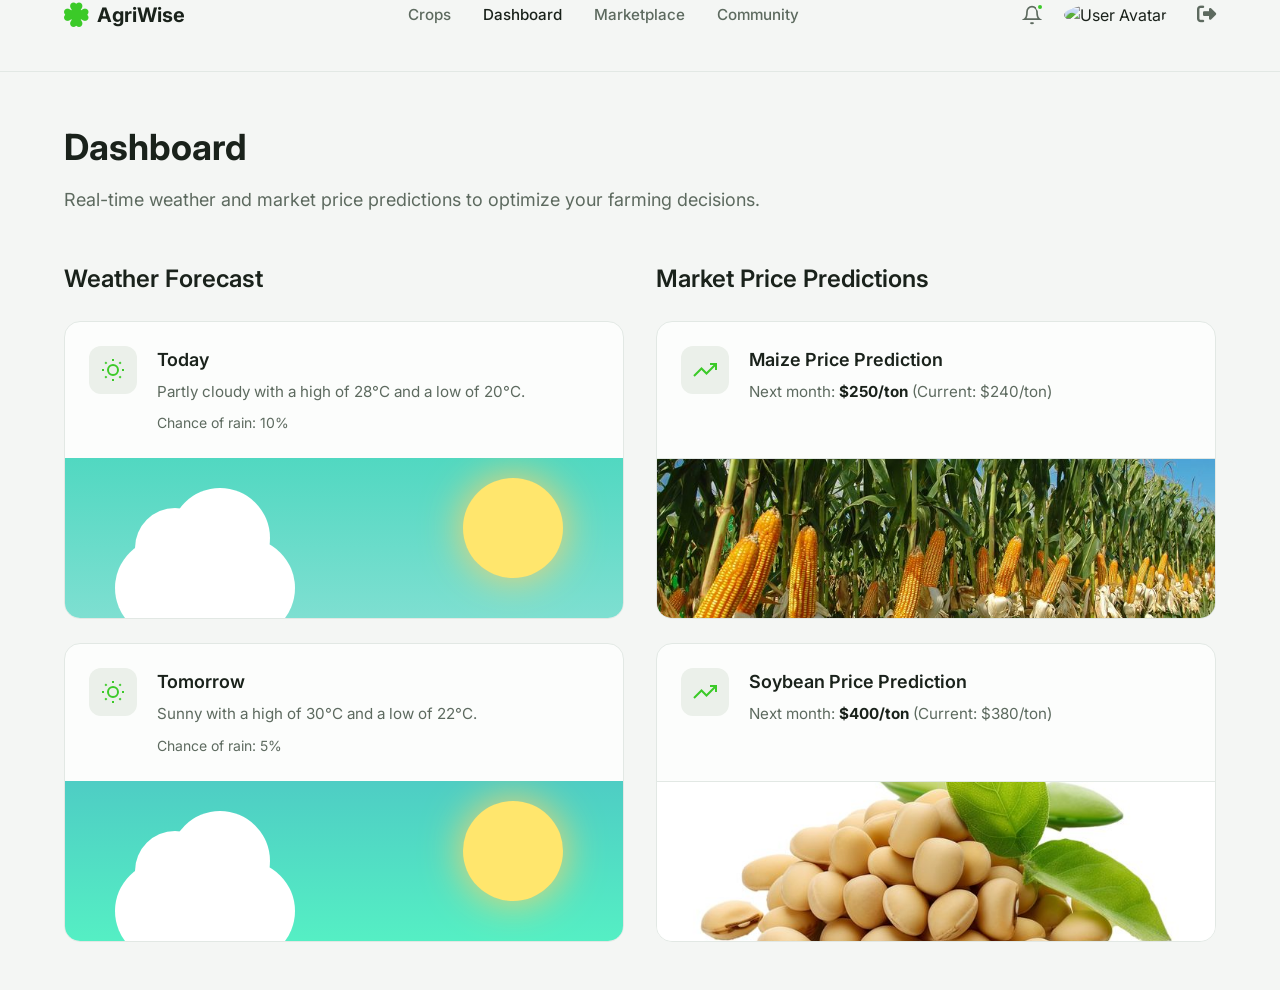
==== dashboard.html @ 5795a11a "Initial commit" ====
<!doctype html>
<html lang="en">
  <head>
    <meta charset="UTF-8" />
    <meta name="viewport" content="width=device-width, initial-scale=1.0" />
    <title>Dashboard - AgriWise</title>
    <meta
      name="description"
      content="View real-time weather and market predictions"
    />
    <link
      href="https://fonts.googleapis.com/css2?family=Inter:wght@400;500;600;700;800&display=swap"
      rel="stylesheet"
    />
    <link
      rel="stylesheet"
      href="https://cdnjs.cloudflare.com/ajax/libs/font-awesome/6.4.0/css/all.min.css"
    />
    <link rel="stylesheet" href="dashboard.css" />
  </head>

  <body>
    <!-- Navigation -->
    <nav class="navbar">
      <div class="container navbar-container">
        <a href="index.html" class="logo">
          <i
            class="fa-solid fa-clover"
            style="color: var(--primary-color); font-size: 28px"
          ></i>
          <span>AgriWise</span>
        </a>

        <ul class="nav-links">
          <li><a href="upload.html">Crops</a></li>
          <li><a href="dashboard.html" class="active">Dashboard</a></li>
          <li><a href="#">Marketplace</a></li>
          <li><a href="network.html">Community</a></li>
        </ul>

        <div class="nav-actions">
          <button class="icon-btn notification-btn" aria-label="Notifications">
            <span class="notification-dot"></span>
            <svg
              viewBox="0 0 24 24"
              width="20"
              height="20"
              stroke="currentColor"
              stroke-width="2"
              fill="none"
            >
              <path d="M18 8A6 6 0 0 0 6 8c0 7-3 9-3 9h18s-3-2-3-9"></path>
              <path d="M13.73 21a2 2 0 0 1-3.46 0"></path>
            </svg>
          </button>
          <div class="avatar-wrapper">
            <img
              src="https://images.unsplash.com/photo-1599566150163-29194dcaad36?ixlib=rb-4.0.3&auto=format&fit=crop&w=100&q=80"
              alt="User Avatar"
              class="avatar"
            />
          </div>
          <a
            href="index.html"
            class="icon-btn"
            aria-label="Logout"
            title="Logout"
            style="
              color: var(--text-secondary);
              margin-left: 0.5rem;
              font-size: 1.2rem;
            "
          >
            <i class="fa-solid fa-right-from-bracket"></i>
          </a>
          <button class="mobile-menu-btn" aria-label="Toggle Menu">
            <svg
              viewBox="0 0 24 24"
              width="24"
              height="24"
              stroke="currentColor"
              stroke-width="2"
              fill="none"
            >
              <line x1="3" y1="12" x2="21" y2="12"></line>
              <line x1="3" y1="6" x2="21" y2="6"></line>
              <line x1="3" y1="18" x2="21" y2="18"></line>
            </svg>
          </button>
        </div>
      </div>
    </nav>

    <!-- Dashboard Main Content -->
    <main class="dashboard-main fade-in">
      <div class="container">
        <header class="dashboard-header">
          <h1>Dashboard</h1>
          <p>
            Real-time weather and market price predictions to optimize your
            farming decisions.
          </p>
        </header>

        <div class="dashboard-grid">
          <!-- Weather Forecast Column -->
          <div class="column">
            <h2 class="column-title">Weather Forecast</h2>

            <!-- Today Card -->
            <div class="dashboard-card weather-card stagger-1">
              <div class="card-header">
                <div class="icon-box">
                  <svg
                    viewBox="0 0 24 24"
                    width="24"
                    height="24"
                    stroke="var(--primary-color)"
                    stroke-width="2"
                    fill="none"
                  >
                    <circle cx="12" cy="12" r="5"></circle>
                    <line x1="12" y1="1" x2="12" y2="3"></line>
                    <line x1="12" y1="21" x2="12" y2="23"></line>
                    <line x1="4.22" y1="4.22" x2="5.64" y2="5.64"></line>
                    <line x1="18.36" y1="18.36" x2="19.78" y2="19.78"></line>
                    <line x1="1" y1="12" x2="3" y2="12"></line>
                    <line x1="21" y1="12" x2="23" y2="12"></line>
                    <line x1="4.22" y1="19.78" x2="5.64" y2="18.36"></line>
                    <line x1="18.36" y1="5.64" x2="19.78" y2="4.22"></line>
                  </svg>
                </div>
                <div class="header-info">
                  <h3>Today</h3>
                  <p>Partly cloudy with a high of 28°C and a low of 20°C.</p>
                  <span class="chance-rain">Chance of rain: 10%</span>
                </div>
              </div>
              <div class="card-graphic graphic-today">
                <div class="cloud"></div>
                <div class="sun"></div>
              </div>
            </div>

            <!-- Tomorrow Card -->
            <div class="dashboard-card weather-card stagger-2">
              <div class="card-header">
                <div class="icon-box">
                  <svg
                    viewBox="0 0 24 24"
                    width="24"
                    height="24"
                    stroke="var(--primary-color)"
                    stroke-width="2"
                    fill="none"
                  >
                    <circle cx="12" cy="12" r="5"></circle>
                    <line x1="12" y1="1" x2="12" y2="3"></line>
                    <line x1="12" y1="21" x2="12" y2="23"></line>
                    <line x1="4.22" y1="4.22" x2="5.64" y2="5.64"></line>
                    <line x1="18.36" y1="18.36" x2="19.78" y2="19.78"></line>
                    <line x1="1" y1="12" x2="3" y2="12"></line>
                    <line x1="21" y1="12" x2="23" y2="12"></line>
                    <line x1="4.22" y1="19.78" x2="5.64" y2="18.36"></line>
                    <line x1="18.36" y1="5.64" x2="19.78" y2="4.22"></line>
                  </svg>
                </div>
                <div class="header-info">
                  <h3>Tomorrow</h3>
                  <p>Sunny with a high of 30°C and a low of 22°C.</p>
                  <span class="chance-rain">Chance of rain: 5%</span>
                </div>
              </div>
              <div class="card-graphic graphic-tomorrow">
                <div class="cloud cloud-small"></div>
                <div class="sun sun-bright"></div>
              </div>
            </div>
          </div>

          <!-- Market Price Predictions Column -->
          <div class="column">
            <h2 class="column-title">Market Price Predictions</h2>

            <!-- Maize Card -->
            <div class="dashboard-card market-card stagger-3">
              <div class="card-header">
                <div class="icon-box">
                  <svg
                    viewBox="0 0 24 24"
                    width="24"
                    height="24"
                    stroke="var(--primary-color)"
                    stroke-width="2"
                    fill="none"
                  >
                    <polyline points="23 6 13.5 15.5 8.5 10.5 1 18"></polyline>
                    <polyline points="17 6 23 6 23 12"></polyline>
                  </svg>
                </div>
                <div class="header-info">
                  <h3>Maize Price Prediction</h3>
                  <p>
                    Next month: <strong>$250/ton</strong> (Current: $240/ton)
                  </p>
                </div>
              </div>
              <img src="vbb].jpg" alt="Maize" class="market-img" />
            </div>

            <!-- Soybean Card -->
            <div class="dashboard-card market-card stagger-4">
              <div class="card-header">
                <div class="icon-box">
                  <svg
                    viewBox="0 0 24 24"
                    width="24"
                    height="24"
                    stroke="var(--primary-color)"
                    stroke-width="2"
                    fill="none"
                  >
                    <polyline points="23 6 13.5 15.5 8.5 10.5 1 18"></polyline>
                    <polyline points="17 6 23 6 23 12"></polyline>
                  </svg>
                </div>
                <div class="header-info">
                  <h3>Soybean Price Prediction</h3>
                  <p>
                    Next month: <strong>$400/ton</strong> (Current: $380/ton)
                  </p>
                </div>
              </div>
              <img src="aaaaaaaa.jpg" alt="Soybean" class="market-img" />
            </div>
          </div>
        </div>
      </div>
    </main>

    <script src="dashboard.js"></script>
  </body>
</html>
---- dashboard.css ----
/* dashboard.css */

:root {
  --primary-color: #3bca28;
  --bg-color: #f4f6f4;
  --surface-color: #fcfdfc;
  --surface-light: #ebf0ea;
  --text-primary: #1a221b;
  --text-secondary: #5d6a5f;
  --border-color: #e2e8e4;
  --border-radius-md: 16px;
  --nav-height: 72px;
}

* {
  box-sizing: border-box;
  margin: 0;
  padding: 0;
}

body {
  font-family:
    "Inter",
    system-ui,
    -apple-system,
    sans-serif;
  background-color: var(--bg-color);
  color: var(--text-primary);
  line-height: 1.5;
  -webkit-font-smoothing: antialiased;
}

a {
  text-decoration: none;
  color: inherit;
  transition: all 0.2s ease;
}

ul {
  list-style: none;
}

.container {
  max-width: 1200px;
  margin: 0 auto;
  padding: 0 1.5rem;
}

/* Navbar */
.navbar {
  min-height: var(--nav-height);
  background-color: var(--bg-color);
  display: flex;
  position: sticky;
  top: 0;
  z-index: 50;
  border-bottom: 1px solid var(--border-color);
}

.navbar-container {
  display: flex;
  align-items: center;
  justify-content: space-between;
  width: 100%;
  height: 100%;
  flex-wrap: wrap;
}

.logo {
  display: flex;
  align-items: center;
  gap: 0.5rem;
  font-size: 1.25rem;
  font-weight: 700;
  color: var(--text-primary);
}

.logo svg {
  color: var(--primary-color);
  width: 28px;
  height: 28px;
  fill: var(--primary-color);
}

.nav-links {
  display: flex;
  gap: 2rem;
  font-size: 0.95rem;
  font-weight: 500;
  color: var(--text-secondary);
}

.nav-links a:hover {
  color: var(--primary-color);
}

.nav-links a.active {
  color: var(--text-primary);
}

.nav-actions {
  display: flex;
  align-items: center;
  gap: 1.25rem;
}

.icon-btn {
  background: none;
  border: none;
  color: var(--text-secondary);
  cursor: pointer;
  position: relative;
  display: flex;
  align-items: center;
  justify-content: center;
  transition: color 0.2s;
}

.icon-btn:hover {
  color: var(--text-primary);
}

.notification-dot {
  position: absolute;
  top: -2px;
  right: -2px;
  width: 8px;
  height: 8px;
  background-color: var(--primary-color);
  border-radius: 50%;
  border: 2px solid var(--bg-color);
}

.avatar {
  width: 36px;
  height: 36px;
  border-radius: 50%;
  object-fit: cover;
  cursor: pointer;
  border: 2px solid transparent;
  transition: border-color 0.2s;
}

.avatar:hover {
  border-color: var(--primary-color);
}

.mobile-menu-btn {
  display: none;
  background: none;
  border: none;
  cursor: pointer;
  color: var(--text-primary);
}

/* Dashboard Layout */
.dashboard-main {
  padding: 3rem 0;
}

.dashboard-header {
  margin-bottom: 3rem;
}

.dashboard-header h1 {
  font-size: 2.25rem;
  font-weight: 700;
  margin-bottom: 0.75rem;
}

.dashboard-header p {
  color: var(--text-secondary);
  font-size: 1.125rem;
}

.dashboard-grid {
  display: grid;
  grid-template-columns: 1fr 1fr;
  gap: 2rem;
  align-items: stretch;
}

.column {
  display: flex;
  flex-direction: column;
}

.column-title {
  font-size: 1.5rem;
  font-weight: 600;
  margin-bottom: 1.5rem;
}

/* Cards */
.dashboard-card {
  background-color: var(--surface-color);
  border-radius: var(--border-radius-md);
  overflow: hidden;
  margin-bottom: 1.5rem;
  border: 1px solid var(--border-color);
  display: flex;
  flex-direction: column;
  transition:
    transform 0.3s ease,
    box-shadow 0.3s ease;
  flex: 1;
}

.dashboard-card:last-child {
  margin-bottom: 0;
}

.dashboard-card:hover {
  transform: translateY(-4px);
  box-shadow: 0 10px 25px rgba(0, 0, 0, 0.08);
}

.card-header {
  padding: 1.5rem;
  display: flex;
  gap: 1.25rem;
  align-items: flex-start;
  flex: 1;
}

.icon-box {
  width: 48px;
  height: 48px;
  background-color: var(--surface-light);
  border-radius: 12px;
  display: flex;
  align-items: center;
  justify-content: center;
  flex-shrink: 0;
}

.header-info h3 {
  font-size: 1.125rem;
  font-weight: 600;
  margin-bottom: 0.5rem;
}

.header-info p {
  color: var(--text-secondary);
  font-size: 0.95rem;
  margin-bottom: 0.5rem;
  line-height: 1.4;
}

.header-info strong {
  color: var(--text-primary);
}

.chance-rain {
  font-size: 0.875rem;
  color: var(--text-secondary);
}

/* Weather Graphics */
.card-graphic {
  height: 160px;
  background: linear-gradient(180deg, #74dfca 0%, #a2e0d6 100%);
  position: relative;
  overflow: hidden;
}

.graphic-today {
  background: linear-gradient(180deg, #51d8c1 0%, #7edfd1 100%);
}

.graphic-tomorrow {
  background: linear-gradient(180deg, #4ecdc4 0%, #55efc4 100%);
}

.sun {
  position: absolute;
  width: 100px;
  height: 100px;
  background-color: #ffe66d;
  border-radius: 50%;
  top: 20px;
  right: 60px;
  box-shadow: 0 0 40px #ffd166;
}

.cloud {
  position: absolute;
  bottom: -20px;
  left: 50px;
  width: 180px;
  height: 100px;
  background: white;
  border-radius: 100px;
}

.cloud::after,
.cloud::before {
  content: "";
  position: absolute;
  background: white;
  border-radius: 50%;
}

.cloud::after {
  width: 80px;
  height: 80px;
  top: -30px;
  left: 20px;
}

.cloud::before {
  width: 100px;
  height: 100px;
  top: -50px;
  right: 25px;
}

/* Market Images */
.market-img {
  width: 100%;
  height: 160px;
  min-height: 160px;
  flex-shrink: 0;
  object-fit: cover;
  display: block;
  border-top: 1px solid var(--border-color);
  transition: transform 0.4s ease;
}

.dashboard-card:hover .market-img {
  transform: scale(1.05);
}

/* Animations */
@keyframes fadeIn {
  from {
    opacity: 0;
    transform: translateY(10px);
  }

  to {
    opacity: 1;
    transform: translateY(0);
  }
}

.fade-in {
  animation: fadeIn 0.4s ease-out forwards;
}

.stagger-1 {
  animation-delay: 0.1s;
}

.stagger-2 {
  animation-delay: 0.2s;
}

.stagger-3 {
  animation-delay: 0.3s;
}

.stagger-4 {
  animation-delay: 0.4s;
}

/* Responsive */
@media (max-width: 900px) {
  .dashboard-grid {
    grid-template-columns: 1fr;
    gap: 1rem;
  }
}

@media (max-width: 768px) {
  .nav-links {
    display: none;
  }

  .mobile-menu-btn {
    display: block;
  }

  .dashboard-header h1 {
    font-size: 1.875rem;
  }
}
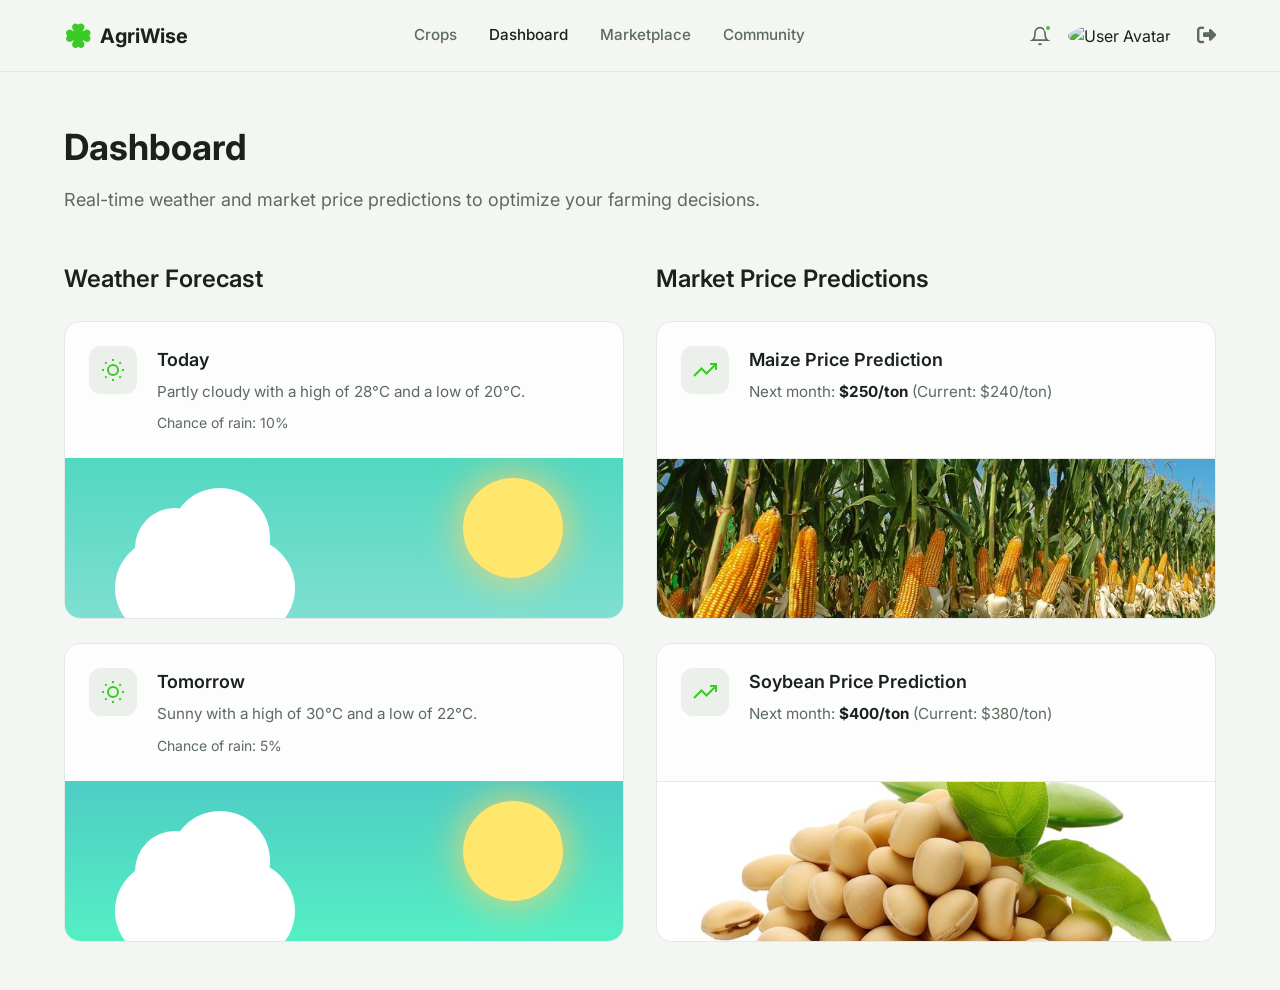
==== commit 0d5922ce: "describe what you changed" ====
--- a/dashboard.html
+++ b/dashboard.html
@@ -25,8 +25,8 @@
       <div class="container navbar-container">
         <a href="index.html" class="logo">
           <i
-            class="fa-solid fa-clover"
-            style="color: var(--primary-color); font-size: 28px"
+            class="fa-solid fa-clover clover-icon"
+            style="color: var(--primary-color)"
           ></i>
           <span>AgriWise</span>
         </a>
@@ -36,6 +36,7 @@
           <li><a href="dashboard.html" class="active">Dashboard</a></li>
           <li><a href="#">Marketplace</a></li>
           <li><a href="network.html">Community</a></li>
+          <li class="mobile-only"><a href="index.html" class="logout-trigger">Log Out</a></li>
         </ul>
 
         <div class="nav-actions">
@@ -62,14 +63,10 @@
           </div>
           <a
             href="index.html"
-            class="icon-btn"
+            class="icon-btn logout-btn-desktop logout-trigger"
             aria-label="Logout"
             title="Logout"
-            style="
-              color: var(--text-secondary);
-              margin-left: 0.5rem;
-              font-size: 1.2rem;
-            "
+            style="color: var(--text-secondary); margin-left: 0.5rem; font-size: 1.2rem;"
           >
             <i class="fa-solid fa-right-from-bracket"></i>
           </a>
--- a/dashboard.css
+++ b/dashboard.css
@@ -1,5 +1,3 @@
-/* dashboard.css */
-
 :root {
   --primary-color: #3bca28;
   --bg-color: #f4f6f4;
@@ -46,6 +44,12 @@
   padding: 0 1.5rem;
 }
 
+@media (max-width: 350px) {
+  .container {
+    padding: 0 0.8rem;
+  }
+}
+
 /* Navbar */
 .navbar {
   min-height: var(--nav-height);
@@ -62,7 +66,7 @@
   align-items: center;
   justify-content: space-between;
   width: 100%;
-  height: 100%;
+  min-height: 100%;
   flex-wrap: wrap;
 }
 
@@ -75,11 +79,20 @@
   color: var(--text-primary);
 }
 
-.logo svg {
+.logo .clover-icon {
   color: var(--primary-color);
   width: 28px;
   height: 28px;
-  fill: var(--primary-color);
+  font-size: 28px;
+  display: flex;
+  align-items: center;
+  justify-content: center;
+}
+
+@media (max-width: 350px) {
+  .logo span {
+    display: none;
+  }
 }
 
 .nav-links {
@@ -101,7 +114,13 @@
 .nav-actions {
   display: flex;
   align-items: center;
-  gap: 1.25rem;
+  gap: 1rem;
+}
+
+@media (max-width: 480px) {
+  .nav-actions {
+    gap: 0.5rem;
+  }
 }
 
 .icon-btn {
@@ -384,4 +403,49 @@
   .dashboard-header h1 {
     font-size: 1.875rem;
   }
-}
+  .mobile-only {
+    display: block;
+  }
+  .nav-links .logout-trigger {
+    color: #e74c3c;
+    font-weight: 600;
+    margin-top: 1rem;
+    border-top: 1px solid var(--border-color);
+    padding-top: 1rem;
+  }
+}
+
+.mobile-only {
+  display: none;
+}
+
+@media (max-width: 350px) {
+  .dashboard-header h1 {
+    font-size: 1.4rem;
+  }
+  .dashboard-header p {
+    font-size: 0.85rem;
+  }
+  .column-title {
+    font-size: 1.1rem;
+    margin-bottom: 1rem;
+  }
+  .card-header {
+    padding: 1rem;
+    gap: 0.75rem;
+  }
+  .icon-box {
+    width: 36px;
+    height: 36px;
+  }
+  .icon-box svg {
+    width: 20px;
+    height: 20px;
+  }
+  .header-info h3 {
+    font-size: 1rem;
+  }
+  .header-info p {
+    font-size: 0.85rem;
+  }
+}
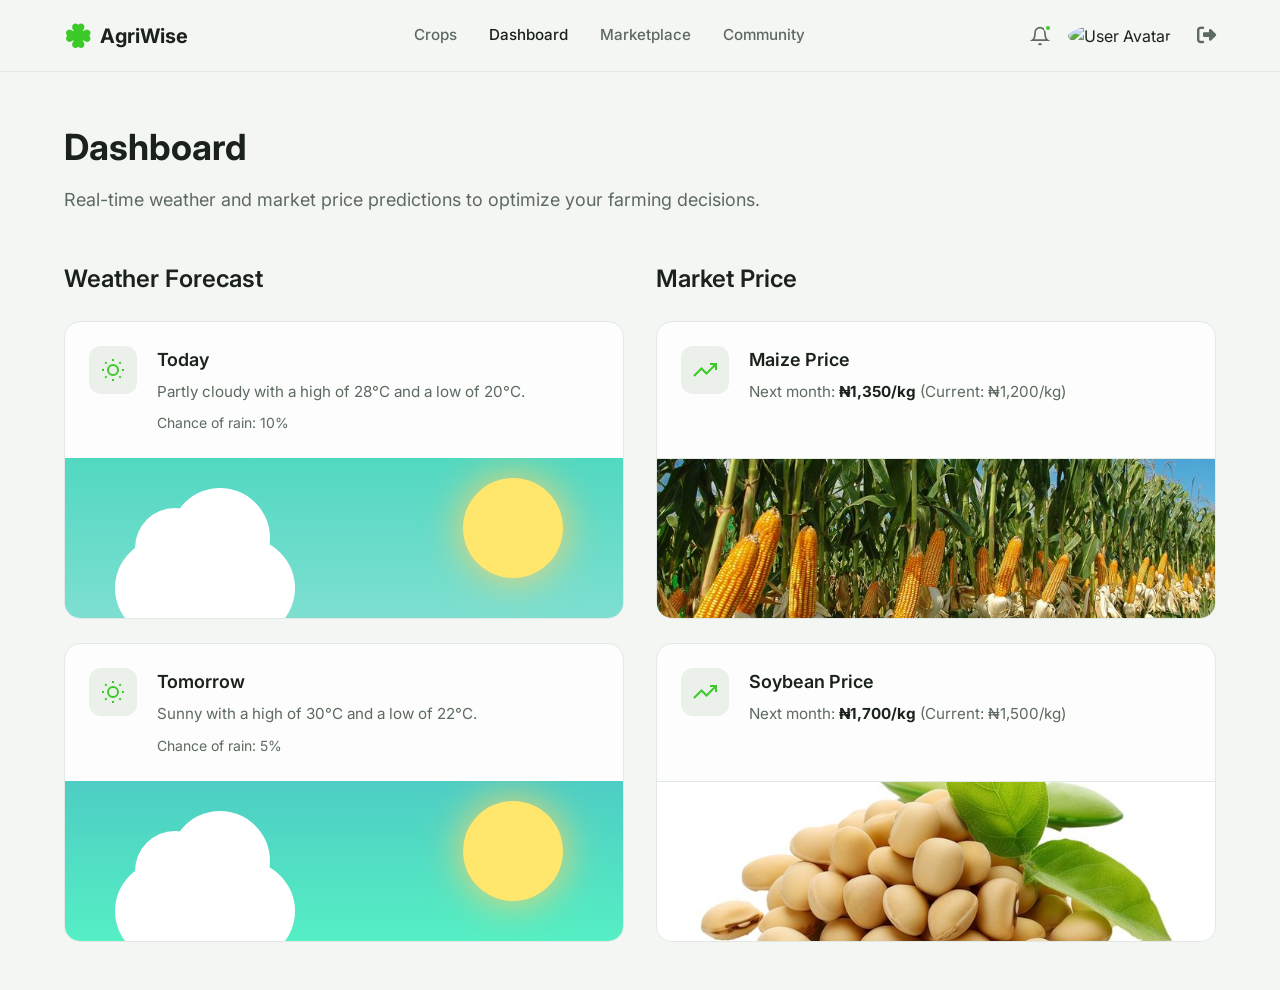
==== commit 9fb3fe18: "save changes" ====
--- a/dashboard.html
+++ b/dashboard.html
@@ -105,7 +105,7 @@
             <h2 class="column-title">Weather Forecast</h2>
 
             <!-- Today Card -->
-            <div class="dashboard-card weather-card stagger-1">
+            <div class="dashboard-card weather-card stagger-1" id="weather-today-card">
               <div class="card-header">
                 <div class="icon-box">
                   <svg
@@ -140,7 +140,7 @@
             </div>
 
             <!-- Tomorrow Card -->
-            <div class="dashboard-card weather-card stagger-2">
+            <div class="dashboard-card weather-card stagger-2" id="weather-tomorrow-card">
               <div class="card-header">
                 <div class="icon-box">
                   <svg
@@ -177,10 +177,10 @@
 
           <!-- Market Price Predictions Column -->
           <div class="column">
-            <h2 class="column-title">Market Price Predictions</h2>
+            <h2 class="column-title">Market Price</h2>
 
             <!-- Maize Card -->
-            <div class="dashboard-card market-card stagger-3">
+            <div class="dashboard-card market-card stagger-3" id="market-card-maize">
               <div class="card-header">
                 <div class="icon-box">
                   <svg
@@ -196,9 +196,9 @@
                   </svg>
                 </div>
                 <div class="header-info">
-                  <h3>Maize Price Prediction</h3>
+                  <h3>Maize Price</h3>
                   <p>
-                    Next month: <strong>$250/ton</strong> (Current: $240/ton)
+                    Next month: <strong>₦1,350/kg</strong> (Current: ₦1,200/kg)
                   </p>
                 </div>
               </div>
@@ -206,7 +206,7 @@
             </div>
 
             <!-- Soybean Card -->
-            <div class="dashboard-card market-card stagger-4">
+            <div class="dashboard-card market-card stagger-4" id="market-card-soybean">
               <div class="card-header">
                 <div class="icon-box">
                   <svg
@@ -222,9 +222,9 @@
                   </svg>
                 </div>
                 <div class="header-info">
-                  <h3>Soybean Price Prediction</h3>
+                  <h3>Soybean Price</h3>
                   <p>
-                    Next month: <strong>$400/ton</strong> (Current: $380/ton)
+                    Next month: <strong>₦1,700/kg</strong> (Current: ₦1,500/kg)
                   </p>
                 </div>
               </div>
